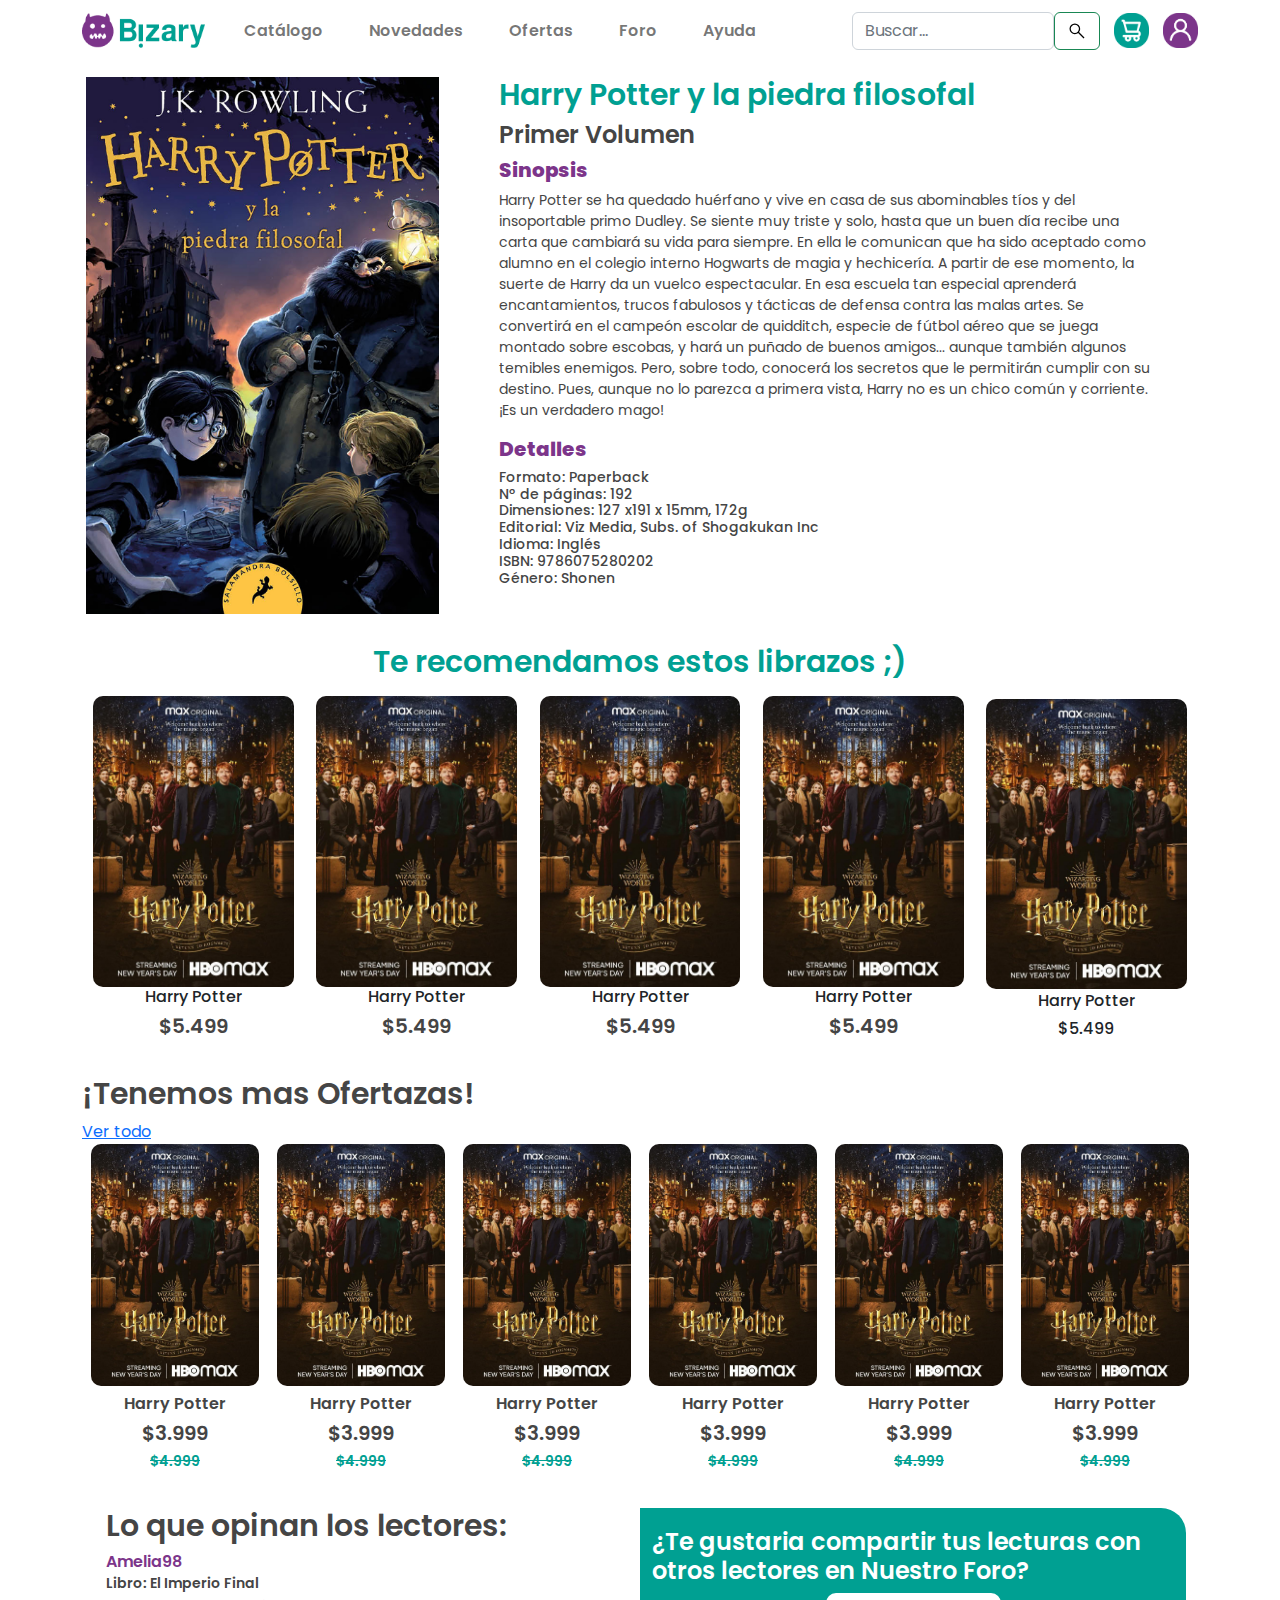
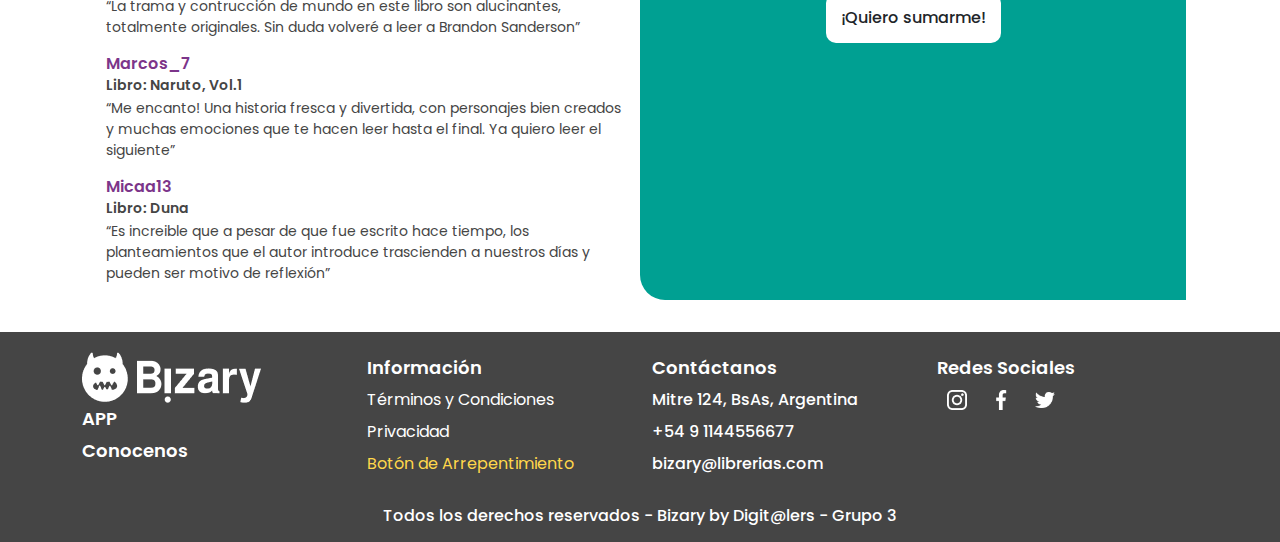
==== harry_potter.html @ 236d3fdd "Add files via upload" ====
<!DOCTYPE html>
<html lang="en">
<head>
    <meta charset="UTF-8">
    <meta http-equiv="X-UA-Compatible" content="IE=edge">
    <meta name="viewport" content="width=device-width, initial-scale=1.0">
    <link rel="stylesheet" href="css/estilos.css">
    <link rel="stylesheet" href="css/bootstrap.min.css">
    <title>Bizary | Tu libreria</title>
</head>
<body>


<!------------------------------------------------ HEADER ------------------------------------------------>

<header class="">
    <nav class="navbar navbar-expand-lg container-fluid p-2">
        <div class="container">
            <a class="navbar-brand" href="index.html"><img src="img/logo_bizary.png" alt="Brizary, tu libreria Online"></a>  
            <button class="navbar-toggler" type="button" data-bs-toggle="collapse" data-bs-target="#navbarSupportedContent" aria-controls="navbarSupportedContent" aria-expanded="false" aria-label="Toggle navigation">
                <span class="navbar-toggler-icon"></span>  
            </button>
            <div class="collapse navbar-collapse" id="navbarSupportedContent">  
                <ul class="navbar-nav me-auto mb-2 mb-lg-0">  
                    <li class="nav-item">
                        <a class="nav-link" aria-current="page" href="#">Catálogo</a>
                    </li> 
                    <li class="nav-item">
                        <a class="nav-link" aria-current="page" href="#">Novedades</a>
                    </li> 
                    <li class="nav-item">
                        <a class="nav-link" aria-current="page" href="#">Ofertas</a>
                    </li> 
                    <li class="nav-item">
                        <a class="nav-link" aria-current="page" href="#">Foro</a>
                    </li>  
                    <li class="nav-item">
                        <a class="nav-link" aria-current="page" href="#">Ayuda</a>
                    </li>  
                </ul>
                <form class="d-flex me-1" role="search">
                    <input class="form-control" type="search" placeholder="Buscar..." aria-label="Search" size="10">
                    <button class="btn btn-outline-success" type="submit"><img class="buscar" src="icon/icon_buscar.svg" alt=""></button>
                </form>
                <div class="navbar-img">
                    <img src="img/carrito.png" alt="">
                    <img src="img/usuario.png" alt="">
                </div>
            </div>
        </div>
    </nav>
</header>



<!------------------------------------------------ MAIN ------------------------------------------------>
    <main role="main container-fluid">




        <!----------------------------- NOVEDADES ----------------------------->
        
        <section class="section_libro container px-3">
            <div class="row">
                <div class="col col-4">
                    <img src="img/libro_harry.jpg" class="img-fluid" alt="">
                </div>

                <div class="col col-8 px-5">
                    <h1 class="verde_30_600">Harry Potter y la piedra filosofal</h1>
                    <h6 class="gris_24_600">Primer Volumen</h6>

                    <h6 class="titulo_libro_sinopsis">Sinopsis</h6>
                    <p class="gris_14">Harry Potter se ha quedado huérfano y vive en casa de sus abominables tíos y del insoportable primo Dudley. Se siente muy triste y solo, hasta que un buen día recibe una carta que cambiará su vida para siempre. En ella le comunican que ha sido aceptado como alumno en el colegio interno Hogwarts de magia y hechicería.

                    A partir de ese momento, la suerte de Harry da un vuelco espectacular. En esa escuela tan especial aprenderá encantamientos, trucos fabulosos y tácticas de defensa contra las malas artes. Se convertirá en el campeón escolar de quidditch, especie de fútbol aéreo que se juega montado sobre escobas, y hará un puñado de buenos amigos... aunque también algunos temibles enemigos. Pero, sobre todo, conocerá los secretos que le permitirán cumplir con su destino. Pues, aunque no lo parezca a primera vista, Harry no es un chico común y corriente. ¡Es un verdadero mago!
                    </p>

                    <h6 class="titulo_libro_sinopsis">Detalles</h6>
                    <h6 class="gris_14">Formato: Paperback <br>
                        Nº de páginas: 192 <br>
                        Dimensiones: 127 x191 x 15mm, 172g <br>
                        Editorial: Viz Media, Subs. of Shogakukan Inc <br>
                        Idioma: Inglés <br>
                        ISBN: 9786075280202 <br>
                        Género: Shonen</h6>
                </div>
            </div>
        </section>



        <!----------------------------- RECOMENDACIONES ----------------------------->
        <section class="recomendados container">
            <H1 class="verde_30_600">Te recomendamos estos librazos ;)</H1>
            <div class="container mt-3">
                <div class="row">
                    <div class="col recomendados_cartas p-0 transform_img">
                        <img src="img/carta1.jpg" alt="">
                        <h6 class="titulo_libros">Harry Potter</h6>
                        <h6 class="precio_descuento">$5.499</h6>
                    </div>
                    <div class="col recomendados_cartas p-0 transform_img">
                        <img src="img/carta1.jpg" alt="">
                        <h6 class="titulo_libros">Harry Potter</h6>
                        <h6 class="precio_descuento">$5.499</h6>
                    </div>
                    <div class="col recomendados_cartas p-0 transform_img">
                        <img src="img/carta1.jpg" alt="">
                        <h6 class="titulo_libros">Harry Potter</h6>
                        <h6 class="precio_descuento">$5.499</h6>
                    </div>
                    <div class="col recomendados_cartas p-0 transform_img">
                        <img src="img/carta1.jpg" alt="">
                        <h6 class="titulo_libros">Harry Potter</h6>
                        <h6 class="precio_descuento">$5.499</h6>
                    </div>
                    <div class="col recomendados_cartas p-0 transform_img">
                        <img src="img/carta1.jpg" alt="">
                        <h6>Harry Potter</h6>
                        <h6>$5.499</h6>
                    </div>
                </div>
            </div>
        </section>


        
        <!----------------------------- MÁS OFERTAZAS ----------------------------->
        <section class="ofertazas container">
            <div class="row">
                <H1 class="gris_30_600">¡Tenemos mas Ofertazas!</H1>
                <a href="#">Ver todo</a>
            </div>
            
            <div class="row">
                <article class="col sale_libros"> <!-- Referencia a los libros - derecha -->
                    <div class="col col_ofertazas transform_img">
                        <img class="img_sale" src="img/carta1.jpg" alt="">
                        <h6 class="titulos_libros">Harry Potter</h6>
                        <h6 class="precio_descuento">$3.999</h6>
                        <h6 class="precio_real">$4.999</h6>
                    </div>
                    <div class="col col_ofertazas transform_img">
                        <img class="img_sale" src="img/carta1.jpg" alt="">
                        <h6 class="titulos_libros">Harry Potter</h6>
                        <h6 class="precio_descuento">$3.999</h6>
                        <h6 class="precio_real">$4.999</h6>
                    </div>
                    <div class="col col_ofertazas transform_img">
                        <img class="img_sale" src="img/carta1.jpg" alt="">
                        <h6 class="titulos_libros">Harry Potter</h6>
                        <h6 class="precio_descuento">$3.999</h6>
                        <h6 class="precio_real">$4.999</h6>
                    </div>
                    <div class="col col_ofertazas transform_img">
                        <img class="img_sale" src="img/carta1.jpg" alt="">
                        <h6 class="titulos_libros">Harry Potter</h6>
                        <h6 class="precio_descuento">$3.999</h6>
                        <h6 class="precio_real">$4.999</h6>
                    </div>
                    <div class="col col_ofertazas transform_img">
                        <img class="img_sale" src="img/carta1.jpg" alt="">
                        <h6 class="titulos_libros">Harry Potter</h6>
                        <h6 class="precio_descuento">$3.999</h6>
                        <h6 class="precio_real">$4.999</h6>
                    </div>
                    <div class="col col_ofertazas transform_img">
                        <img class="img_sale" src="img/carta1.jpg" alt="">
                        <h6 class="titulos_libros">Harry Potter</h6>
                        <h6 class="precio_descuento">$3.999</h6>
                        <h6 class="precio_real">$4.999</h6>
                    </div>
                </article>
            </div>

        </section>



        <!----------------------------- FORO + LECTURAS ----------------------------->
        <section class="foro_lecturas container">
            <div class="row px-4">
                <article class="col-6"> <!-- Referencia al cuadro izquierdo -->
                    <h1 class="gris_30_600">Lo que opinan los lectores:</h1>
                    <div>
                        <h6 class="lila_16_600 mb-1">Amelia98</h6>
                        <h6 class="gris_14_600 mb-1">Libro: El Imperio Final</h6>
                        <p class="gris_14">“La trama y contrucción de mundo en este libro son alucinantes, totalmente originales. Sin duda volveré a leer a Brandon Sanderson”</p>
                    </div>
                    <div>
                        <h6 class="lila_16_600 mb-1">Marcos_7</h6>
                        <h6 class="gris_14_600 mb-1">Libro: Naruto, Vol.1</h6>
                        <p class="gris_14">“Me encanto! Una historia fresca y divertida, con personajes bien creados y muchas emociones que te hacen leer hasta el final. Ya quiero leer el siguiente”</p>
                    </div>
                    <div>
                        <h6 class="lila_16_600 mb-1">Micaa13</h6>
                        <h6 class="gris_14_600 mb-1">Libro: Duna</h6>
                        <p class="gris_14">“Es increible que a pesar de que fue escrito hace tiempo, los planteamientos que el autor introduce trascienden a nuestros días y pueden ser motivo de reflexión”</p>
                    </div>
                </article>
    
                <article class="foro2 col-6"> <!-- Referencia al cuado derecho -->
                    <h1 class="blanco_24_600">¿Te gustaria compartir tus lecturas con otros lectores en Nuestro Foro?</h1>
                    <div>
                        <h6>¡Quiero sumarme!</h6>
                    </div>
                </article>
            </div>
        </section>
    </main>
    


<!------------------------------------------------ FOOTER ------------------------------------------------>
    <footer class="container-fluid">
        <div class="container">
            <div class="row">
                <div class="col col-12 col-sm-12 col-md-3 ">
                    <img src="img/logo_bizary_blanco.png" alt="" class="logo_footer">
                    <div class="footer_1">
                        <a href="#" class="blanco_18_600" >APP</a>
                        <a href="#" class="blanco_18_600" >Conocenos</a>
                    </div>
                </div>
                <div class="col col-12 col-sm-12 col-md-3 footer_2">
                    <h6 class="blanco_18_600">Información</h6>
                    <a href="#" class="interlineado_footer">Términos y Condiciones</a>
                    <a href="#" class="interlineado_footer">Privacidad</a>
                    <a href="#" class="interlineado_footer arrepentimiento">Botón de Arrepentimiento</a>
                </div>
                <div class="col col-12 col-sm-12 col-md-3">
                    <h6 class="blanco_18_600">Contáctanos</h6>
                    <h6 class="interlineado_footer">Mitre 124, BsAs, Argentina</h6>
                    <h6 class="interlineado_footer">+54 9 1144556677</h6>
                    <h6 class="interlineado_footer">bizary@librerias.com</h6>
                </div>
                <div class="col col-12 col-sm-12 col-md-3 redes-sociales">
                    <h6 class="blanco_18_600">Redes Sociales</h6>
                    <a href="#"><img src="img/instagram.png" alt=""></a>
                    <a href="#"><img src="img/facebook.png" alt=""></a>
                    <a href="#"><img src="img/twitter.png" alt=""></a>
                </div>
            </div>
            <div class="row">
                <div class="col derechos_reservados">
                    <h6>Todos los derechos reservados - Bizary by Digit@lers - Grupo 3</h6>
                </div>
            </div>
        </div>


    </footer>



    <script src="js/bootstrap.min.js"></script>
</body>
</html>
---- css/estilos.css ----
/* Fuente Poppins */
@import url('https://fonts.googleapis.com/css2?family=Poppins:ital,wght@0,100;0,200;0,300;0,400;0,500;0,600;0,700;0,800;0,900;1,100;1,200;1,300;1,400;1,500;1,600;1,700;1,800;1,900&display=swap');

*{
    font-family: 'Poppins';
}

body{
    /* -------------------------------- Definición de colores en variables -------------------------------- */
    /* Colores de Marca */
    --color-lila: #7c358a;
    --color-verdeAgua: #00a092;

    /* Colores Neutro */
    --color-gris50: #454545;
    --color-gris25: #e9e9e9;

    /* Extras */
    --color-fucsia: #ff477e;
    --color-mostaza: #ffd74b;

    margin: 0;
}

    /* -------------------------------------------------------------------------------------- */
    /* -------------------------------- PARÁMETROS GENERALES -------------------------------- */
    /* -------------------------------------------------------------------------------------- */


/* fuentes generales - titulos y subtitulos */
.verde_40_700{font-size: 40px; font-weight: 700; color: var(--color-verdeAgua);}
.verde_30_600{font-size: 30px; font-weight: 600; color: var(--color-verdeAgua);}
.gris_30_600{font-size: 30px; font-weight: 600; color: var(--color-gris50);}
.gris_24_600{font-size: 24px; font-weight: 600; color: var(--color-gris50);}
.blanco_24_600{font-size: 24px; font-weight: 600; color: white;}
.blanco_18_600{font-size: 18px; font-weight: 600; color: white;}
.arrepentimiento{color: var(--color-mostaza);}

/* fuentes de comentarios de usuarios */
.lila_16_600{font-size: 16px; font-weight: 600; color: var(--color-lila);}
.gris_14_600{font-size: 14px; font-weight: 600; color: var(--color-gris50);}

/* libros y precios */
.titulos_libros{padding-top: 8px; font-size: 16px; font-weight: 600; color: var(--color-gris50);}
.precio_real{font-size: 14px; font-weight: 600; color: var(--color-verdeAgua); text-decoration: line-through;}
.precio_descuento{font-size: 20px; font-weight: 600; color: var(--color-gris50);}

.titulo_libro_sinopsis{
    font-size: 20px;
    font-weight: 800;
    color: var(--color-lila);
}

.gris_14{font-size: 14px; color: var(--color-gris50);}

.libro_sinopsis{
    font-size: 14px;
}


    /* -------------------------------- UL / LI / A -------------------------------- */

ul{
    padding: 0;
    list-style: none;
    text-align: center;
}

li{
    display: inline-block;
    margin: 0 15px;
}

a{
    text-decoration: none;
}



    /* -------------------------------- Transform -------------------------------- */

.transform_img:hover{
    transform: scale(1.015);
    transition: 0.1s;
    transition-timing-function: ease-in-out;

}



    /* -------------------------------------------------------------------------------------- */
    /* -------------------------------- HEADER / NAVBAR -------------------------------- */
    /* -------------------------------------------------------------------------------------- */

header{
    background-color: white;
}

.nav-item > a:link{
    font-weight: 600;
}

.nav-item > a:hover{
    font-weight: 600;
    color: var(--color-lila);
}

.nav-item > a:active{
    font-weight: 600;
    color: var(--color-verdeAgua);
}

.navbar-brand > img{
    height: 35px;
}

.buscar{
    width: 20px;
}



    /* -------------------------------------------------------------------------------------- */
    /* -------------------------------- BANNER -------------------------------- */
    /* -------------------------------------------------------------------------------------- */

.banner{
    margin-top: 60px;
}



    /* -------------------------------------------------------------------------------------- */
    /* -------------------------------- MAIN -------------------------------- */
    /* -------------------------------------------------------------------------------------- */

main{
    margin: 1rem;
}



    /* -------------------------------------------------------------------------------------- */
    /* -------------------------------- NOVEDADES -------------------------------- */
    /* -------------------------------------------------------------------------------------- */

.novedades{
    margin-top: 30px;
}

.novedades > h1{
    font-size: 30px;
    text-align: center;
}

.cartas{
    height: 240px;
}



    /* -------------------------------------------------------------------------------------- */
    /* -------------------------------- RECOMENDADOS -------------------------------- */
    /* -------------------------------------------------------------------------------------- */

.recomendados{
    margin-top: 30px;
}

.recomendados > h1{
    font-size: 30px;
    text-align: center;
}

.recomendados_cartas{
    display: flex;
    flex-direction: column;
    text-align: center;
}


.recomendados_cartas > img{
    max-width: 90%;
    border-radius: 10px;
    margin: auto;
}



    /* -------------------------------------------------------------------------------------- */
    /* -------------------------------- SALE AGOSTO -------------------------------- */
    /* -------------------------------------------------------------------------------------- */

.sale{
    margin-top: 30px;
    background-color: var(--color-gris25);
    border-radius: 0 25px 0 25px;
    padding: 20px 0px;
}

.sale_titulos{
    display: flex;
    flex-direction: column;
    text-align: center;
}

.lo_quiero{
    padding: 14px;
background-color: #7c358a;
color: #e9e9e9;
}

.sale_libros{
    display: flex;
    justify-content: space-between;
}

.img_sale{
    max-width: 90%;
    border-radius: 10px;
    margin: auto;
}

.libro_sale{
    display: flex;
    flex-direction: column;
    text-align: center;
}



    /* -------------------------------------------------------------------------------------- */
    /* -------------------------------- OFERTAZAS -------------------------------- */
    /* -------------------------------------------------------------------------------------- */

.ofertazas{
    margin-top: 30px;
}

.ofertazas .row{
    display: flex;
    justify-content: space-between;
}

.col_ofertazas{
    display: flex;
    flex-direction: column;
    text-align: center;
}


    /* -------------------------------------------------------------------------------------- */
    /* -------------------------------- ICONOS -------------------------------- */
    /* -------------------------------------------------------------------------------------- */

.condiciones_pago_envio{
    background-color: var(--color-gris25);
    margin: 30px;
    padding: 20px 0;
}

.condiciones_pago_envio img{
    width: 65px;
}

.condiciones_pago_envio h6{
    margin-top: 10px;
}

.condiciones_pago_envio .col{
    display: flex;
    flex-direction: column;
    align-items: center;
}



    /* -------------------------------------------------------------------------------------- */
    /* -------------------------------- CATEGORIAS -------------------------------- */
    /* -------------------------------------------------------------------------------------- */

.categorias{
    margin-top: 30px;
}

.categorias .col{
    margin: 10px;
    display: flex;
    justify-content: center;
    align-items: center;
    background-color: white;
    width: 50px;
    height: 100px;
    border-radius: 12.5px;
    box-shadow: 0px 0px 5px 1px var(--color-lila);
}





    /* -------------------------------------------------------------------------------------- */
    /* -------------------------------- FORO + LECTURA -------------------------------- */
    /* -------------------------------------------------------------------------------------- */

.foro_lecturas{
    margin-top: 30px;
}

.foro1{
    padding: 20px;
    border-radius: 0 25px 0 25px;
    background-color:#7c358a;
    /* height: 250px; */
}

.foro1 h6{
    padding: 15px;
    background-color: white;
    border-radius: 10px;
    text-align: center;
}

.foro2{
    padding: 20px;
    border-radius: 0 25px 0 25px;
    background-color: #00a092;
    /* height: 250px; */
}

.foro2 h6{
    padding: 15px;
    background-color: white;
    border-radius: 10px;
    text-align: center;
    display: inline;
}

.foro2 div{
    display: flex;
    justify-content: center;
}

    /* -------------------------------------------------------------------------------------- */
    /* -------------------------------- FOOTER -------------------------------- */
    /* -------------------------------------------------------------------------------------- */

footer{
    margin-top: 2rem;
    padding: 20px 0px 10px;
    background-color: var(--color-gris50);
    color: white;
    font-size: 1rem;
}

footer a{
    text-decoration: none;
    color:white;
    line-height: 2rem;
}

footer a:hover{
    color: var(--color-mostaza);
}

footer a:active{
    color: var(--color-fucsia);
}

footer a{
    text-decoration: none;
    color:white;
    line-height: 2rem;
}

footer h6{
    margin: 0;
    line-height: 2rem;
}

.footer_1, .footer_2{
    display: flex;
    flex-direction: column;
}

.redes-sociales img{
    width: 20px;
}

.redes-sociales a{
    padding: 0px 10px;
}

.derechos_reservados{
    padding-top: 20px;
    display: flex;
    justify-content: center;
    color: white;
}

.navbar-img img{
    width: 35px;
    margin-left:10px;
}
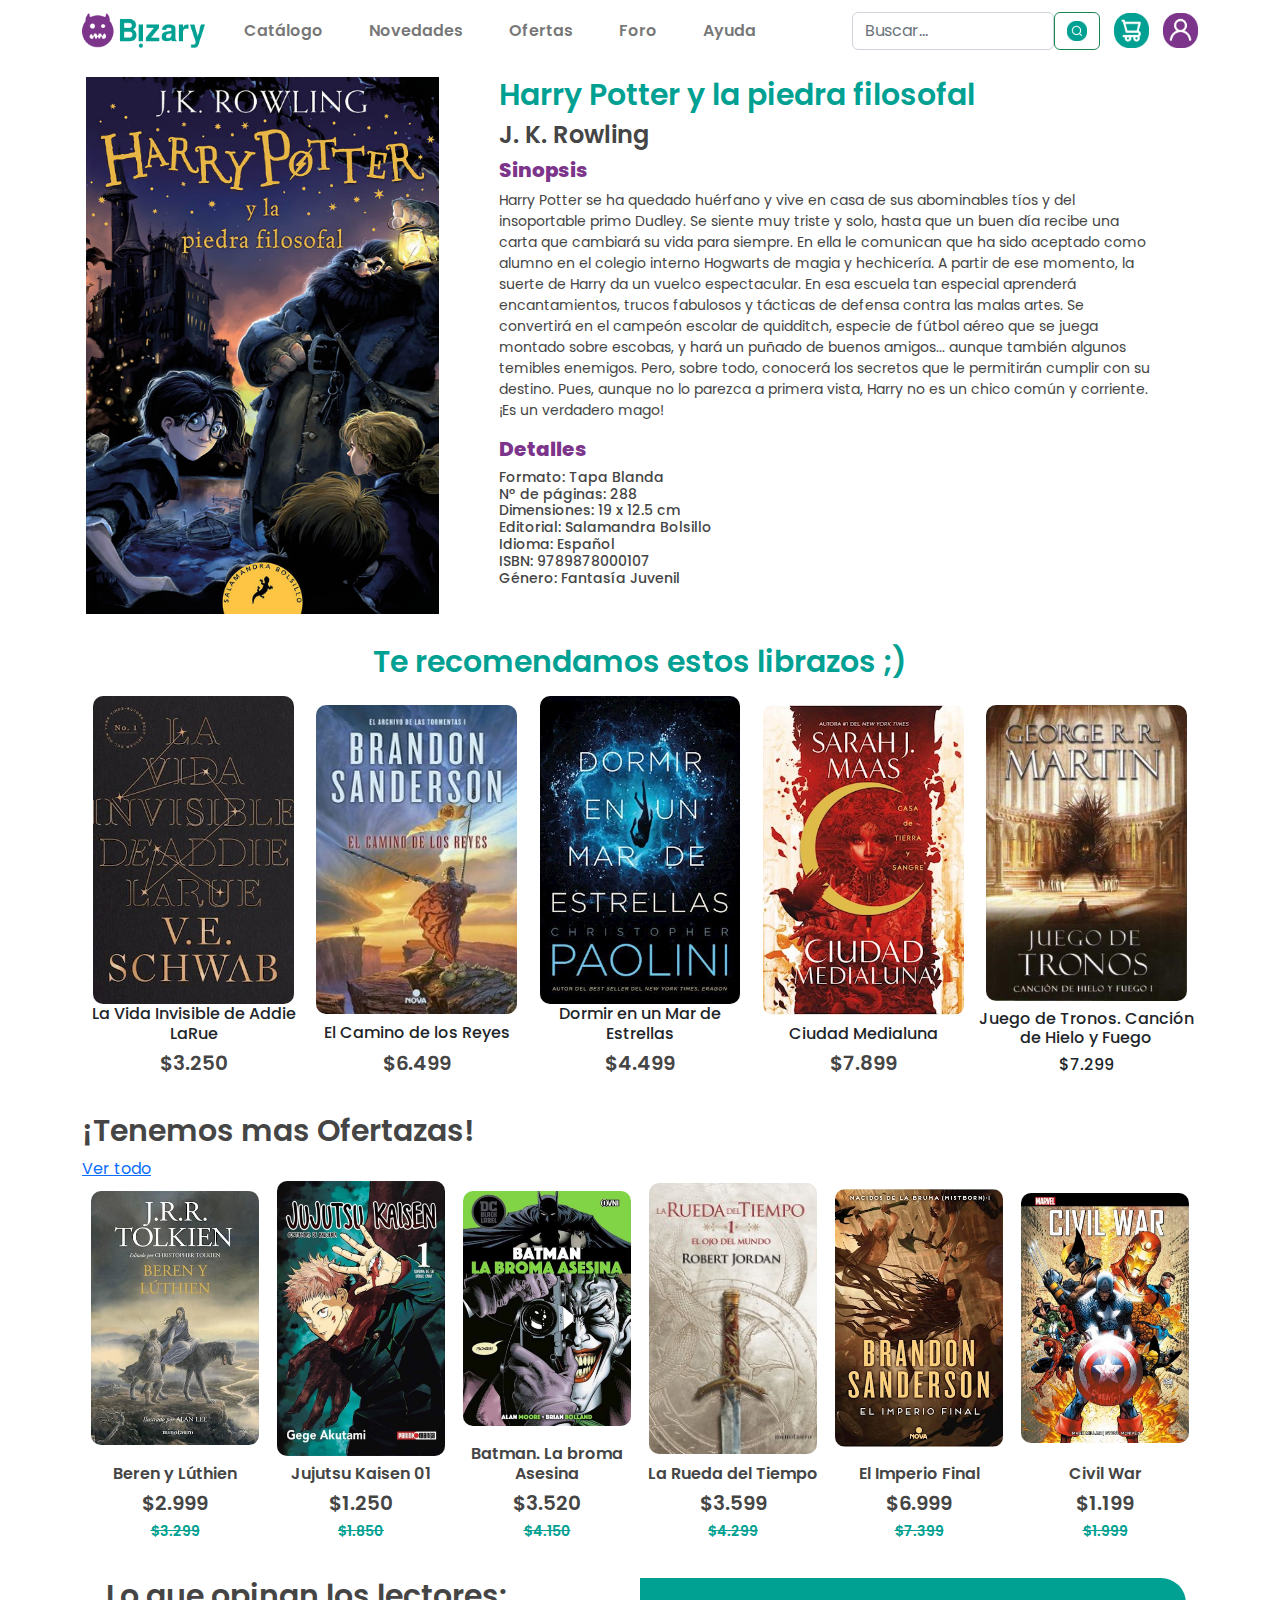
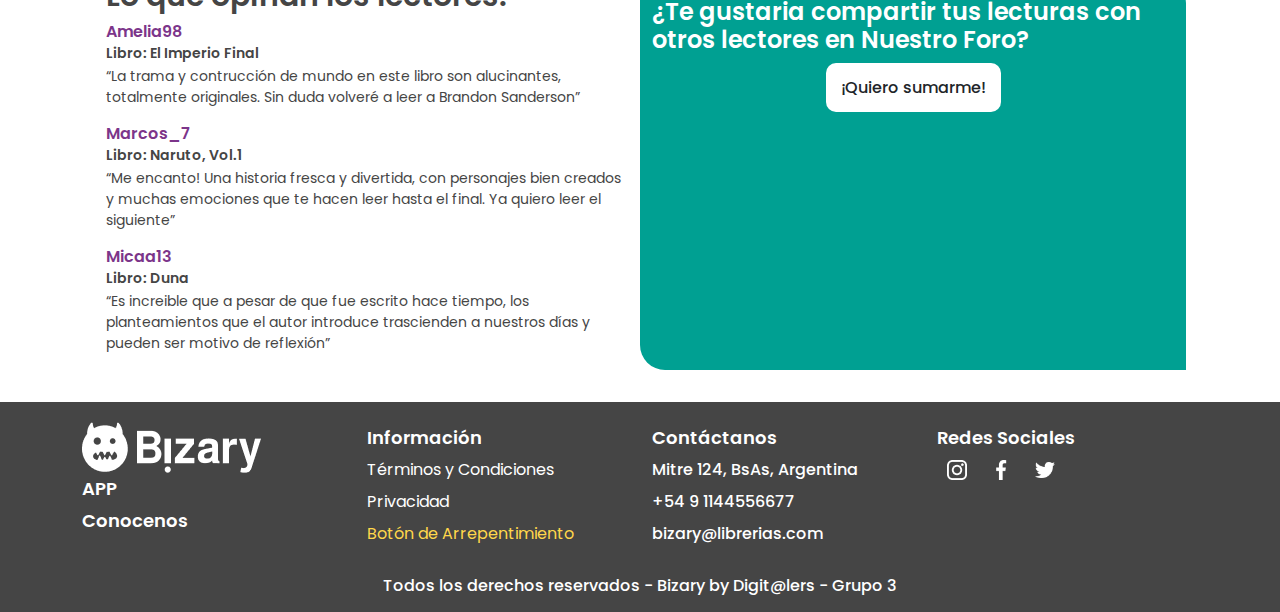
==== commit 59843ff5: "Add files via upload" ====
--- a/harry_potter.html
+++ b/harry_potter.html
@@ -40,7 +40,7 @@
                 </ul>
                 <form class="d-flex me-1" role="search">
                     <input class="form-control" type="search" placeholder="Buscar..." aria-label="Search" size="10">
-                    <button class="btn btn-outline-success" type="submit"><img class="buscar" src="icon/icon_buscar.svg" alt=""></button>
+                    <button class="btn btn-outline-success" type="submit"><img class="buscar" src="img/buscador.png" alt=""></button>
                 </form>
                 <div class="navbar-img">
                     <img src="img/carrito.png" alt="">
@@ -69,7 +69,7 @@
 
                 <div class="col col-8 px-5">
                     <h1 class="verde_30_600">Harry Potter y la piedra filosofal</h1>
-                    <h6 class="gris_24_600">Primer Volumen</h6>
+                    <h6 class="gris_24_600">J. K. Rowling</h6>
 
                     <h6 class="titulo_libro_sinopsis">Sinopsis</h6>
                     <p class="gris_14">Harry Potter se ha quedado huérfano y vive en casa de sus abominables tíos y del insoportable primo Dudley. Se siente muy triste y solo, hasta que un buen día recibe una carta que cambiará su vida para siempre. En ella le comunican que ha sido aceptado como alumno en el colegio interno Hogwarts de magia y hechicería.
@@ -78,13 +78,13 @@
                     </p>
 
                     <h6 class="titulo_libro_sinopsis">Detalles</h6>
-                    <h6 class="gris_14">Formato: Paperback <br>
-                        Nº de páginas: 192 <br>
-                        Dimensiones: 127 x191 x 15mm, 172g <br>
-                        Editorial: Viz Media, Subs. of Shogakukan Inc <br>
-                        Idioma: Inglés <br>
-                        ISBN: 9786075280202 <br>
-                        Género: Shonen</h6>
+                    <h6 class="gris_14">Formato: Tapa Blanda <br>
+                        Nº de páginas: 288 <br>
+                        Dimensiones: 19 x 12.5 cm <br>
+                        Editorial: Salamandra Bolsillo <br>
+                        Idioma: Español <br>
+                        ISBN: 9789878000107 <br>
+                        Género: Fantasía Juvenil</h6>
                 </div>
             </div>
         </section>
@@ -97,29 +97,29 @@
             <div class="container mt-3">
                 <div class="row">
                     <div class="col recomendados_cartas p-0 transform_img">
-                        <img src="img/carta1.jpg" alt="">
-                        <h6 class="titulo_libros">Harry Potter</h6>
-                        <h6 class="precio_descuento">$5.499</h6>
-                    </div>
-                    <div class="col recomendados_cartas p-0 transform_img">
-                        <img src="img/carta1.jpg" alt="">
-                        <h6 class="titulo_libros">Harry Potter</h6>
-                        <h6 class="precio_descuento">$5.499</h6>
-                    </div>
-                    <div class="col recomendados_cartas p-0 transform_img">
-                        <img src="img/carta1.jpg" alt="">
-                        <h6 class="titulo_libros">Harry Potter</h6>
-                        <h6 class="precio_descuento">$5.499</h6>
-                    </div>
-                    <div class="col recomendados_cartas p-0 transform_img">
-                        <img src="img/carta1.jpg" alt="">
-                        <h6 class="titulo_libros">Harry Potter</h6>
-                        <h6 class="precio_descuento">$5.499</h6>
-                    </div>
-                    <div class="col recomendados_cartas p-0 transform_img">
-                        <img src="img/carta1.jpg" alt="">
-                        <h6>Harry Potter</h6>
-                        <h6>$5.499</h6>
+                        <img src="img/addie.png" alt="La Vida Invisible de Addie LaRue">
+                        <h6 class="titulo_libros">La Vida Invisible de Addie LaRue</h6>
+                        <h6 class="precio_descuento">$3.250</h6>
+                    </div>
+                    <div class="col recomendados_cartas p-0 transform_img">
+                        <img src="img/camino.png" alt="El Camino de los Reyes">
+                        <h6 class="titulo_libros">El Camino de los Reyes</h6>
+                        <h6 class="precio_descuento">$6.499</h6>
+                    </div>
+                    <div class="col recomendados_cartas p-0 transform_img">
+                        <img src="img/estrellas.png" alt="Dormir en un Mar de Estrellas">
+                        <h6 class="titulo_libros">Dormir en un Mar de Estrellas</h6>
+                        <h6 class="precio_descuento">$4.499</h6>
+                    </div>
+                    <div class="col recomendados_cartas p-0 transform_img">
+                        <img src="img/medialuna.png" alt="Ciudad Medialuna">
+                        <h6 class="titulo_libros">Ciudad Medialuna</h6>
+                        <h6 class="precio_descuento">$7.899</h6>
+                    </div>
+                    <div class="col recomendados_cartas p-0 transform_img">
+                        <img src="img/tronos.png" alt="Juego de Tronos. Canción de Hielo y Fuego">
+                        <h6>Juego de Tronos. Canción de Hielo y Fuego</h6>
+                        <h6>$7.299</h6>
                     </div>
                 </div>
             </div>
@@ -134,43 +134,44 @@
                 <a href="#">Ver todo</a>
             </div>
             
+            
             <div class="row">
                 <article class="col sale_libros"> <!-- Referencia a los libros - derecha -->
                     <div class="col col_ofertazas transform_img">
-                        <img class="img_sale" src="img/carta1.jpg" alt="">
-                        <h6 class="titulos_libros">Harry Potter</h6>
-                        <h6 class="precio_descuento">$3.999</h6>
-                        <h6 class="precio_real">$4.999</h6>
-                    </div>
-                    <div class="col col_ofertazas transform_img">
-                        <img class="img_sale" src="img/carta1.jpg" alt="">
-                        <h6 class="titulos_libros">Harry Potter</h6>
-                        <h6 class="precio_descuento">$3.999</h6>
-                        <h6 class="precio_real">$4.999</h6>
-                    </div>
-                    <div class="col col_ofertazas transform_img">
-                        <img class="img_sale" src="img/carta1.jpg" alt="">
-                        <h6 class="titulos_libros">Harry Potter</h6>
-                        <h6 class="precio_descuento">$3.999</h6>
-                        <h6 class="precio_real">$4.999</h6>
-                    </div>
-                    <div class="col col_ofertazas transform_img">
-                        <img class="img_sale" src="img/carta1.jpg" alt="">
-                        <h6 class="titulos_libros">Harry Potter</h6>
-                        <h6 class="precio_descuento">$3.999</h6>
-                        <h6 class="precio_real">$4.999</h6>
-                    </div>
-                    <div class="col col_ofertazas transform_img">
-                        <img class="img_sale" src="img/carta1.jpg" alt="">
-                        <h6 class="titulos_libros">Harry Potter</h6>
-                        <h6 class="precio_descuento">$3.999</h6>
-                        <h6 class="precio_real">$4.999</h6>
-                    </div>
-                    <div class="col col_ofertazas transform_img">
-                        <img class="img_sale" src="img/carta1.jpg" alt="">
-                        <h6 class="titulos_libros">Harry Potter</h6>
-                        <h6 class="precio_descuento">$3.999</h6>
-                        <h6 class="precio_real">$4.999</h6>
+                        <img class="img_sale" src="img/tolkien.png" alt="Beren y Lúthien">
+                        <h6 class="titulos_libros">Beren y Lúthien</h6>
+                        <h6 class="precio_descuento">$2.999</h6>
+                        <h6 class="precio_real">$3.299</h6>
+                    </div>
+                    <div class="col col_ofertazas transform_img">
+                        <img class="img_sale" src="img/kaisen.png" alt="Jujutsu Kaisen 01">
+                        <h6 class="titulos_libros">Jujutsu Kaisen 01</h6>
+                        <h6 class="precio_descuento">$1.250</h6>
+                        <h6 class="precio_real">$1.850</h6>
+                    </div>
+                    <div class="col col_ofertazas transform_img">
+                        <img class="img_sale" src="img/batman.png" alt="Batman. La broma Asesina">
+                        <h6 class="titulos_libros">Batman. La broma Asesina</h6>
+                        <h6 class="precio_descuento">$3.520</h6>
+                        <h6 class="precio_real">$4.150</h6>
+                    </div>
+                    <div class="col col_ofertazas transform_img">
+                        <img class="img_sale" src="img/rueda.png" alt="La Rueda del Tiempo">
+                        <h6 class="titulos_libros">La Rueda del Tiempo</h6>
+                        <h6 class="precio_descuento">$3.599</h6>
+                        <h6 class="precio_real">$4.299</h6>
+                    </div>
+                    <div class="col col_ofertazas transform_img">
+                        <img class="img_sale" src="img/imperio.png" alt="El Imperio Final">
+                        <h6 class="titulos_libros">El Imperio Final</h6>
+                        <h6 class="precio_descuento">$6.999</h6>
+                        <h6 class="precio_real">$7.399</h6>
+                    </div>
+                    <div class="col col_ofertazas transform_img">
+                        <img class="img_sale" src="img/civilwar.png" alt="Civil War">
+                        <h6 class="titulos_libros">Civil War</h6>
+                        <h6 class="precio_descuento">$1.199</h6>
+                        <h6 class="precio_real">$1.999</h6>
                     </div>
                 </article>
             </div>
